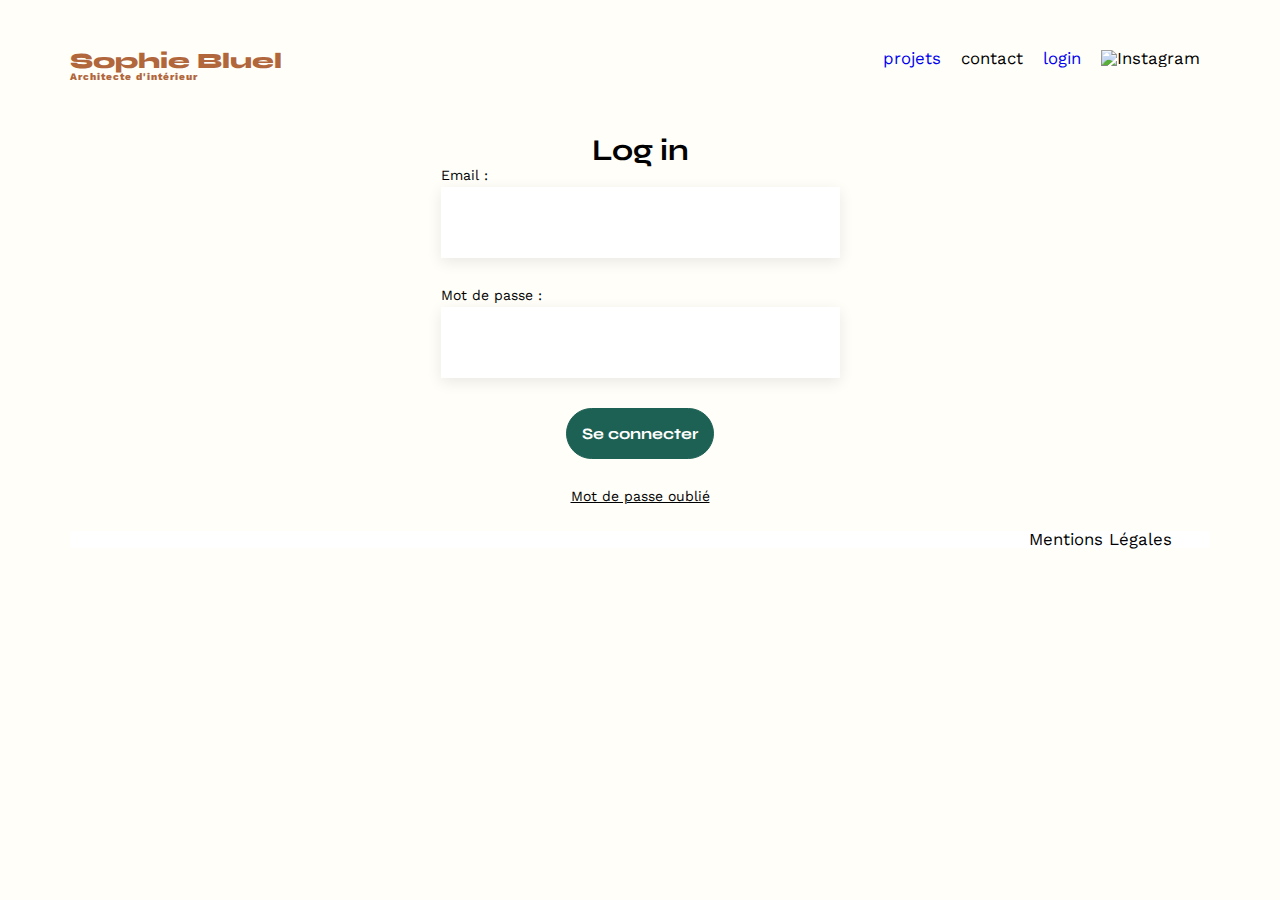
==== FrontEnd/login.html @ 0192feb4 "creation de la login page et recupération du token" ====
<!DOCTYPE html>
<html lang="fr">
<head>
	<meta charset="UTF-8">
	<title>Sophie Bluel - Architecte d'intérieur</title>
	<meta name="viewport" content="width=device-width, initial-scale=1.0">
	<link rel="preconnect" href="https://fonts.googleapis.com">
	<link rel="preconnect" href="https://fonts.gstatic.com" crossorigin>
	<link href="https://fonts.googleapis.com/css2?family=Syne:wght@700;800&family=Work+Sans&display=swap" rel="stylesheet">
	<meta name="description" content="">
	<link rel="stylesheet" href="./assets/style.css">
	<script type="module" src="auth.js"></script>
</head>
<body>
<header>
	<h1>Sophie Bluel <span>Architecte d'intérieur</span></h1>
	<nav>
		<ul>
			<li class="homepage"><a href="index.html">projets</a></li>
			<li>contact</li>
			<li class="login"><a href="login.html">login</a></li>
			<li><img src="./assets/icons/instagram.png" alt="Instagram"></li>
		</ul>
	</nav>
</header>
<main>
	<div class="login">
        <h3>Log in</h3>
        <form action="#" method="post" class="login-form" id="login-form">
			<div class="input-area">
				<label for="email">Email :</label>
				<input type="email" id="email" name="email" required>
			</div>
			<div class="input-area">
				<label for="pwd">Mot de passe :</label>
				<input type="password" id="pwd" name="pwd" required>
			</div>
			<div>
				<button type="submit" class="login-btn">Se connecter</button>
			</div>
			<div class="forgotten-pwd">Mot de passe oublié</div>
		</form>
    </div>
</main>

<footer>
	<nav>
		<ul>
			<li>Mentions Légales</li>
		</ul>
	</nav>
</footer>
</body>
</html>
---- FrontEnd/assets/style.css ----
/* http://meyerweb.com/eric/tools/css/reset/
   v2.0 | 20110126
   License: none (public domain)
*/

html, body, div, span, applet, object, iframe,
h1, h2, h3, h4, h5, h6, p, blockquote, pre,
a, abbr, acronym, address, big, cite, code,
del, dfn, em, img, ins, kbd, q, s, samp,
small, strike, strong, sub, sup, tt, var,
b, u, i, center,
dl, dt, dd, ol, ul, li,
fieldset, form, label, legend,
table, caption, tbody, tfoot, thead, tr, th, td,
article, aside, canvas, details, embed,
figure, figcaption, footer, header, hgroup,
menu, nav, output, ruby, section, summary,
time, mark, audio, video {
	margin: 0;
	padding: 0;
	border: 0;
	font-size: 100%;
	font: inherit;
	vertical-align: baseline;
}
/* HTML5 display-role reset for older browsers */
article, aside, details, figcaption, figure,
footer, header, hgroup, menu, nav, section {
	display: block;
}
body {
	line-height: 1;
}
ol, ul {
	list-style: none;
}
blockquote, q {
	quotes: none;
}
blockquote:before, blockquote:after,
q:before, q:after {
	content: '';
	content: none;
}
table {
	border-collapse: collapse;
	border-spacing: 0;
}
/** end reset css**/
body {
	background: #FFFEF8;
	max-width: 1140px;
	margin:auto;
	font-family: 'Work Sans' ;
	font-size: 14px;
}
header {
	display: flex;
	justify-content: space-between;
	margin: 50px 0
}
section {
	margin: 50px 0
}

h1{
	display: flex;
	flex-direction: column;
	font-family: 'Syne';
	font-size: 22px;
	font-weight: 800;
	color: #B1663C
}

h1 > span {
	font-family: 'Work Sans';
	font-size:10px;
	letter-spacing: 0.1em;
;
}

h2{
	font-family: 'Syne';
	font-weight: 700;
	font-size: 30px;
	color: #1D6154
}
nav ul {
	display: flex;
	align-items: center;
	list-style-type: none;

}
nav li {
	padding: 0 10px;
	font-size: 1.2em;
}

li:hover {
	color: #B1663C;
}
#introduction {
	display: flex;
	align-items: center;
}
#introduction figure {
	flex: 1
}
#introduction img {
	display: block;
	margin: auto;
	width: 80%;
}

#introduction article {
	flex: 1
}
#introduction h2 {
	margin-bottom: 1em;
}

#introduction p {
	margin-bottom: 0.5em;
}
#portfolio h2 {
	text-align: center;
	margin-bottom: 1em;
}
.gallery {
	width: 100%;
	display: grid;
	grid-template-columns: 1fr 1fr 1fr;
	grid-column-gap: 20px;
	grid-row-gap: 20px;
}

.gallery img {
	width: 100%;

}
#contact {
	width: 50%;
margin: auto;
}
#contact > * {
	text-align: center;

}
#contact h2{
	margin-bottom: 20px;
}
#contact form {
	text-align: left;
	margin-top:30px;
	display: flex;
	flex-direction: column;
}

#contact input {
	height: 50px;
	font-size: 1.2em;
	border: none;
	box-shadow: 0px 4px 14px rgba(0, 0, 0, 0.09);
}
#contact label {
	margin: 2em 0 1em 0;
}
#contact textarea {
	border: none;
	box-shadow: 0px 4px 14px rgba(0, 0, 0, 0.09);
}

input[type="submit"]{
	font-family: 'Syne';
	font-weight: 700;
	color: white;
	background-color: #1D6154;
	margin : 2em auto ;
	width: 180px;
	text-align: center;
	border-radius: 60px ;
}

footer {
	background-color: white;
}

footer nav ul {
	display: flex;
	justify-content: flex-end;
	margin: 2em
}

/* Modification du css pour les filtres */

.categories {
	display: flex;
	flex-direction: row;
	justify-content: center;
	gap: 35px;
	margin-bottom: 20px;
}

.filter {
	border: 1px solid #1D6154;
	border-radius: 60px;
	color:#1D6154;
	font-family: 'Syne';
	font-size: 16px;
	font-weight: 700;
	line-height: 19.2px;
	text-align: center;
	padding: 15px;
}

.filter:hover{
	cursor: pointer;
	color: white;
	background-color: #1D6154;
}

/* Modification du css pour la partie login */

.login form {
	display: flex;
	flex-direction: column;
	align-items: center;
	gap: 30px;
}

.login h3 {
	font-family: 'Syne';
	font-size: 30px;
	font-weight: 700;
	line-height: 36px;
	text-align: center;
}
.input-area {
	display: flex;
	flex-direction: column;
	gap: 5px;
}

.input-area p {
	font-family: 'Work Sans';
	font-size: 14px;
	font-weight: 500;
	line-height: 16.42px;
	text-align: left;
}

.input-area input{
	width: 379px;
	height: 51px;
	box-shadow: 0px 4px 14px 0px #00000017;
	border: none;
	padding: 10px;
}

.login-btn {
	border: 1px solid #1D6154;
	border-radius: 60px;
	background-color:#1D6154;
	color: white;
	font-family: 'Syne';
	font-size: 16px;
	font-weight: 700;
	line-height: 19.2px;
	text-align: center;
	padding: 15px;
	cursor: pointer;
}

.forgotten-pwd {
	text-decoration: underline;
	cursor: pointer;
}

a {
	text-decoration: none;
}
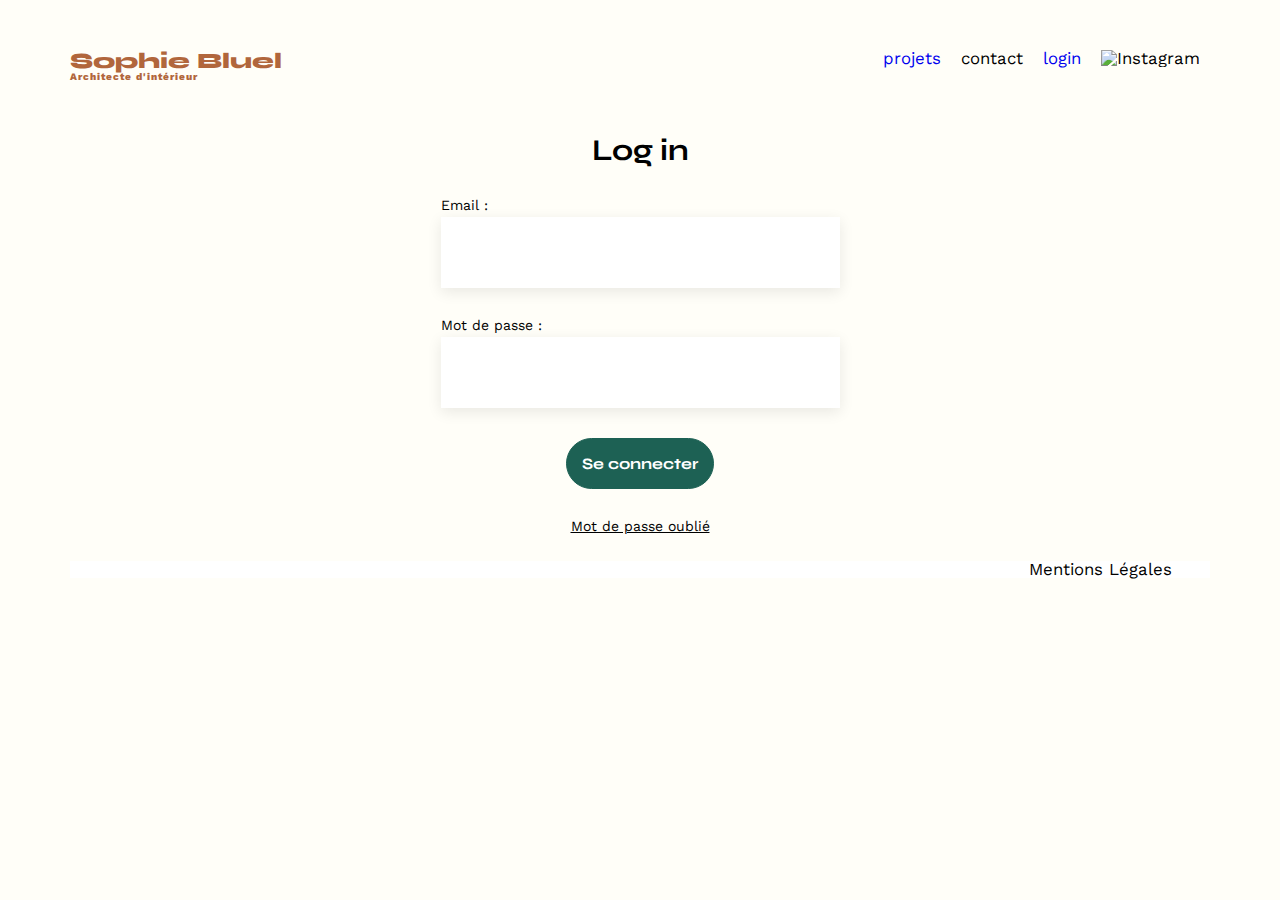
==== commit c0a64da4: "Mise en place d'une modale affichant les erreurs de connexion lors du login" ====
--- a/FrontEnd/login.html
+++ b/FrontEnd/login.html
@@ -10,6 +10,7 @@
 	<meta name="description" content="">
 	<link rel="stylesheet" href="./assets/style.css">
 	<script type="module" src="auth.js"></script>
+	<script type="module" src="test.js"></script>
 </head>
 <body>
 <header>
@@ -25,6 +26,13 @@
 </header>
 <main>
 	<div class="login">
+		<aside id="modal-error" class="modal" aria-hidden="true" role="dialog" aria-labelledby="title-modal" style="display: none;">
+			<div class="modal-wrapper">
+				<h4 id="title-modal">Erreur de Connexion : </h4>
+				<p id="error-msg">	</p>
+
+			</div>
+		</aside>
         <h3>Log in</h3>
         <form action="#" method="post" class="login-form" id="login-form">
 			<div class="input-area">
--- a/FrontEnd/assets/style.css
+++ b/FrontEnd/assets/style.css
@@ -234,6 +234,7 @@
 	font-weight: 700;
 	line-height: 36px;
 	text-align: center;
+	margin-bottom: 30px;
 }
 .input-area {
 	display: flex;
@@ -278,4 +279,27 @@
 
 a {
 	text-decoration: none;
+}
+
+/* Mise en place d'une modal pour afficher les erreurs lors du login */
+
+.modal {
+	display: flex;
+	align-items: center;
+	justify-content: center;
+	position: fixed;
+	top: 0;
+	left: 0;
+	width: 100%;
+	height: 100%;
+	background: rgba(0, 0, 0, 0.8);
+}
+
+.modal-wrapper{
+	width: 400px;
+	overflow: auto;
+	max-width: calc(100vw - 20px);
+	max-height: calc(100vh -20px);
+	padding: 20px;
+	background-color: white;
 }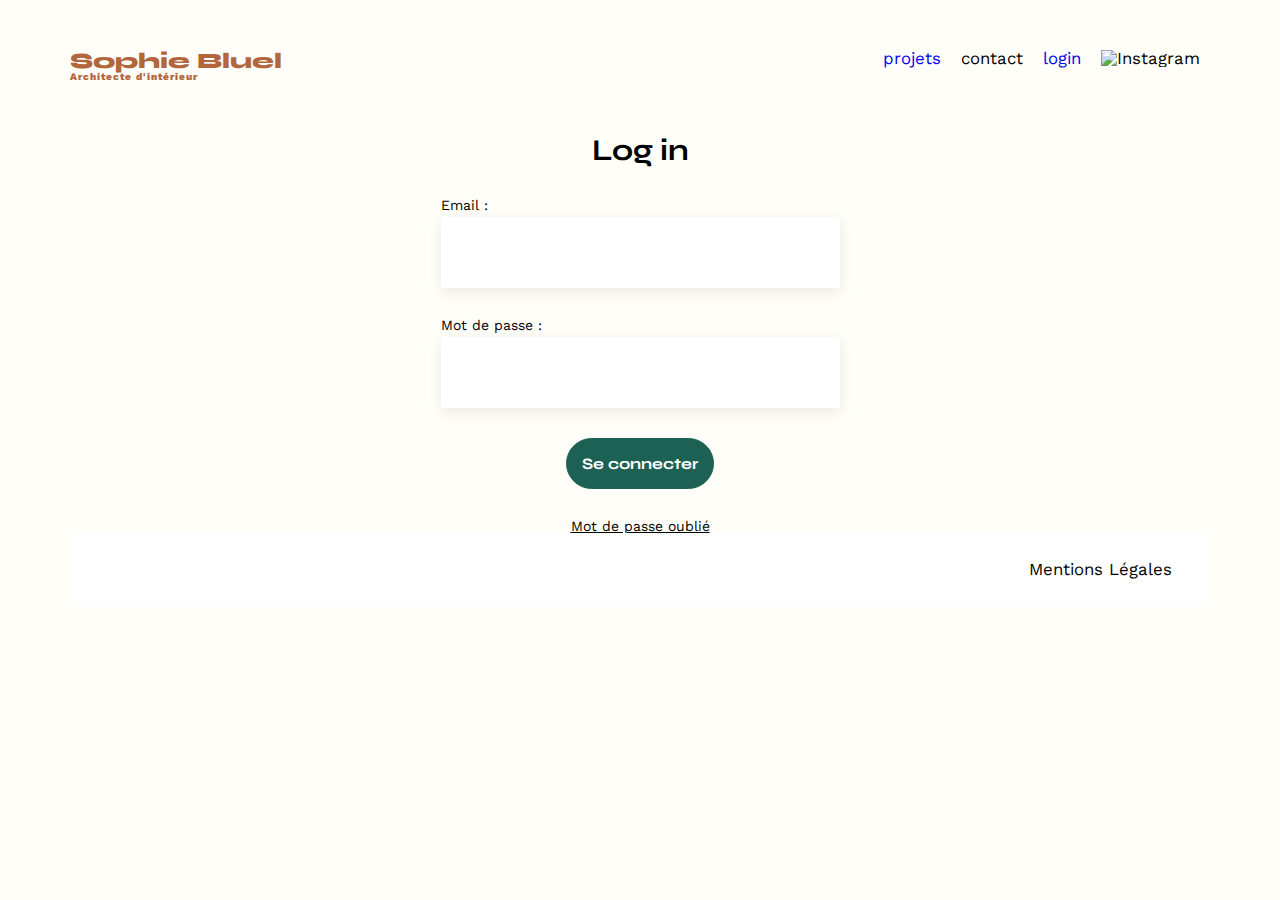
==== commit c9a1d2ee: "Recuperation du token et mise en place d'une modale pour afficher les erreurs liés au login" ====
--- a/FrontEnd/login.html
+++ b/FrontEnd/login.html
@@ -10,7 +10,8 @@
 	<meta name="description" content="">
 	<link rel="stylesheet" href="./assets/style.css">
 	<script type="module" src="auth.js"></script>
-	<script type="module" src="test.js"></script>
+	<script type="module" src="modal.js"></script>
+	<script src="https://kit.fontawesome.com/9d554c08d1.js" crossorigin="anonymous"></script>
 </head>
 <body>
 <header>
@@ -28,9 +29,9 @@
 	<div class="login">
 		<aside id="modal-error" class="modal" aria-hidden="true" role="dialog" aria-labelledby="title-modal" style="display: none;">
 			<div class="modal-wrapper">
+				<div class="close-modal"><i class="fa-solid fa-xmark"></i></div>
 				<h4 id="title-modal">Erreur de Connexion : </h4>
 				<p id="error-msg">	</p>
-
 			</div>
 		</aside>
         <h3>Log in</h3>
--- a/FrontEnd/assets/style.css
+++ b/FrontEnd/assets/style.css
@@ -48,6 +48,8 @@
 }
 /** end reset css**/
 body {
+	display: flex;
+	flex-direction: column;
 	background: #FFFEF8;
 	max-width: 1140px;
 	margin:auto;
@@ -302,4 +304,60 @@
 	max-height: calc(100vh -20px);
 	padding: 20px;
 	background-color: white;
-}+}
+
+.modal-wrapper h4, p {
+	display: flex;
+	justify-content: center;
+	padding: 15px;
+}
+
+.close-modal {
+	display: flex;
+	flex-direction: row-reverse;
+}
+
+.close-modal i {
+	cursor: pointer;
+}
+
+/* Création du mode édition */
+
+.mod-edit {
+	display: flex;
+	justify-content: center;
+	align-items: center;
+	max-width: 100%;
+	height: 59px;
+	background-color: black;
+}
+
+.edit-btn {
+	display: flex;
+	color: white;
+	gap: 10px;
+}
+
+.edit-btn span {
+	display: flex;
+	justify-content: center;
+	align-items: center;
+}
+
+.project {
+	display: flex;
+	justify-content: center;
+	margin-bottom: 20px;
+	gap: 10px;
+}
+
+.project h2 {
+	margin-bottom: 0 !important;
+}
+.modif-btn {
+	display: flex;
+	justify-content: center;
+	align-items: center;
+	cursor: pointer;
+	gap: 5px;
+}
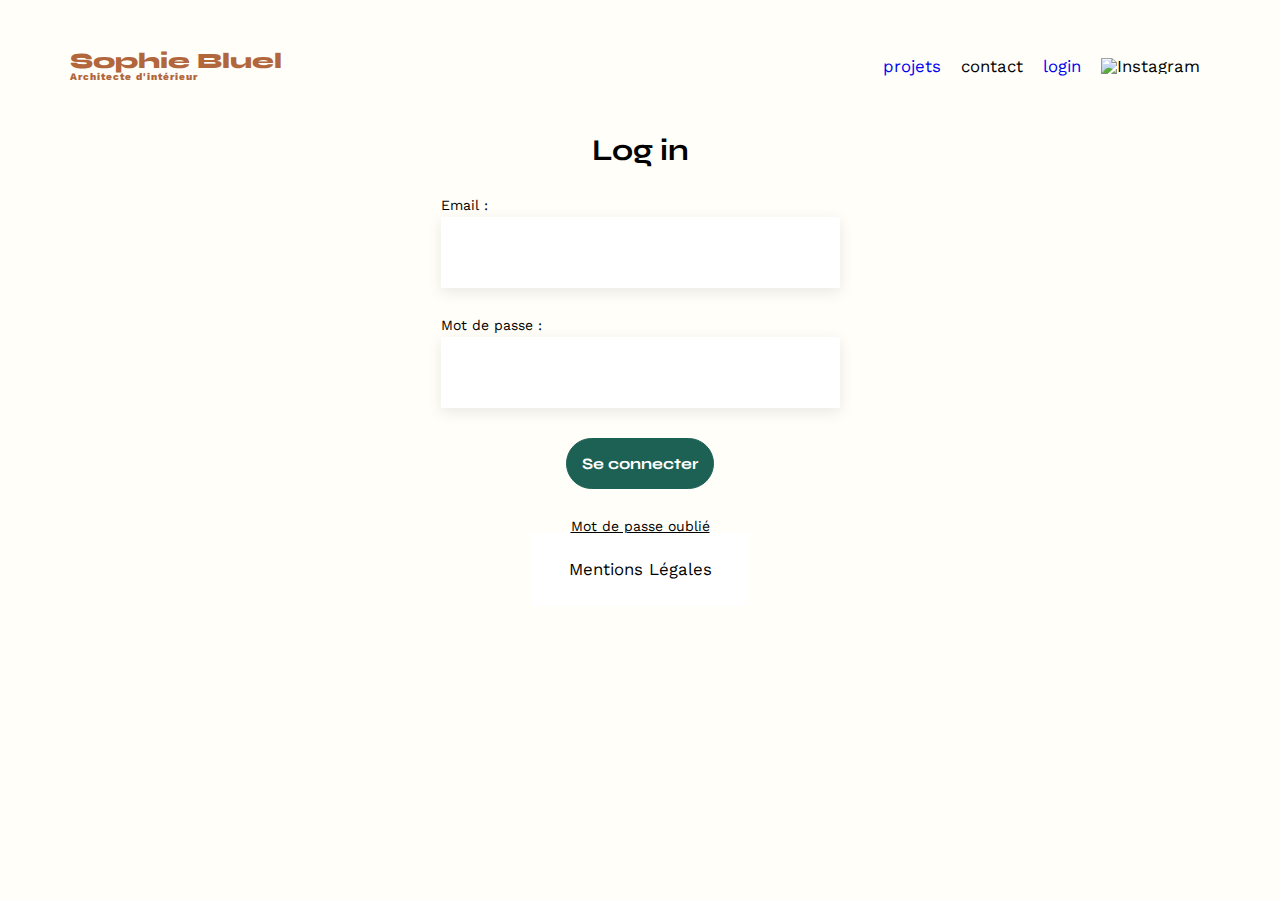
==== commit 84781233: "Modification du css / modification suppresion works" ====
--- a/FrontEnd/login.html
+++ b/FrontEnd/login.html
@@ -15,26 +15,23 @@
 </head>
 <body>
 <header>
-	<h1>Sophie Bluel <span>Architecte d'intérieur</span></h1>
-	<nav>
-		<ul>
-			<li class="homepage"><a href="index.html">projets</a></li>
-			<li>contact</li>
-			<li class="login"><a href="login.html">login</a></li>
-			<li><img src="./assets/icons/instagram.png" alt="Instagram"></li>
-		</ul>
-	</nav>
+		<h1>Sophie Bluel <span>Architecte d'intérieur</span></h1>
+		<nav>
+			<ul>
+				<li class="homepage"><a href="index.html">projets</a></li>
+				<li>contact</li>
+				<li class="login"><a href="login.html">login</a></li>
+				<li><img src="./assets/icons/instagram.png" alt="Instagram"></li>
+			</ul>
+		</nav>
 </header>
 <main>
 	<div class="login">
-		<aside id="modal-error" class="modal" aria-hidden="true" role="dialog" aria-labelledby="title-modal" style="display: none;">
-			<div class="modal-wrapper">
-				<div class="close-modal"><i class="fa-solid fa-xmark"></i></div>
+		<h3>Log in</h3>
+		<aside id="error" class="aside-error"aria-hidden="true" aria-labelledby="title-modal" style="display: none;">
 				<h4 id="title-modal">Erreur de Connexion : </h4>
-				<p id="error-msg">	</p>
-			</div>
+				<p id="error-msg">	</p>	
 		</aside>
-        <h3>Log in</h3>
         <form action="#" method="post" class="login-form" id="login-form">
 			<div class="input-area">
 				<label for="email">Email :</label>
--- a/FrontEnd/assets/style.css
+++ b/FrontEnd/assets/style.css
@@ -50,20 +50,46 @@
 body {
 	display: flex;
 	flex-direction: column;
+	justify-content: center;
 	background: #FFFEF8;
-	max-width: 1140px;
+	max-width: 1440px;
 	margin:auto;
 	font-family: 'Work Sans' ;
 	font-size: 14px;
 }
+
 header {
 	display: flex;
 	justify-content: space-between;
-	margin: 50px 0
-}
+	align-items: center;
+	width: 100%;
+	max-width: 1140px;
+	margin: auto;
+	padding-bottom: 50px;
+	padding-top: 50px;
+}
+
+main {
+	margin: auto;
+	display: flex;
+	flex-direction: column;
+	justify-content: center;
+}
+
+.main-container {
+	margin: 0 auto;
+	max-width: 1440px;
+}
+
+header, main, footer {
+	max-width: 1140px;
+	margin: 0 auto;
+  }
+
 section {
 	margin: 50px 0
 }
+
 
 h1{
 	display: flex;
@@ -185,6 +211,7 @@
 
 footer {
 	background-color: white;
+	max-width: 100%;
 }
 
 footer nav ul {
@@ -297,67 +324,259 @@
 	background: rgba(0, 0, 0, 0.8);
 }
 
-.modal-wrapper{
-	width: 400px;
+.aside-error {
+	display: flex;
+	flex-direction: column;
+	justify-content: center;
+	align-items: center;
+	gap: 15px;
+	padding-bottom: 20px;
+	color: red;
+}
+.close-modal {
+	display: flex;
+	flex-direction: row-reverse;
+}
+
+.close-modal i {
+	cursor: pointer;
+}
+
+.header-modal {
+	display: flex;
+	justify-content: space-between;
+}
+
+/* Création du mode édition */
+
+.mod-edit {
+	display: flex;
+	justify-content: center;
+	align-items: center;
+	max-width: 100%;
+	height: 59px;
+	background-color: black;
+}
+
+.edit-btn {
+	display: flex;
+	color: white;
+	gap: 10px;
+}
+
+.edit-btn span {
+	display: flex;
+	justify-content: center;
+	align-items: center;
+}
+
+.project {
+	display: flex;
+	justify-content: center;
+	margin-bottom: 20px;
+	gap: 10px;
+}
+
+.project h2 {
+	margin-bottom: 0 !important;
+}
+.modif-btn {
+	display: flex;
+	justify-content: center;
+	align-items: center;
+	cursor: pointer;
+	gap: 5px;
+}
+
+.modal-wrapper {
+	display: flex;
+	flex-direction: column;
+	width: 630px;
 	overflow: auto;
 	max-width: calc(100vw - 20px);
 	max-height: calc(100vh -20px);
 	padding: 20px;
 	background-color: white;
-}
-
-.modal-wrapper h4, p {
+	border-radius: 10px;
+	gap: 10px;
+}
+
+.modal-wrapper h4 {
 	display: flex;
 	justify-content: center;
 	padding: 15px;
-}
-
-.close-modal {
-	display: flex;
-	flex-direction: row-reverse;
-}
-
-.close-modal i {
-	cursor: pointer;
-}
-
-/* Création du mode édition */
-
-.mod-edit {
-	display: flex;
-	justify-content: center;
-	align-items: center;
-	max-width: 100%;
-	height: 59px;
+	font-family: Work Sans;
+	font-size: 26px;
+	font-weight: 400;
+	line-height: 30.5px;
+	text-align: center;
+
+}
+
+.gallery-modal{
+	position: relative;
+	display: grid;
+	grid-template-columns: repeat(5, 1fr);
+	grid-row-gap: 20px;
+	grid-column-gap: 10px;
+	margin: auto;
+}
+
+.gallery-modal img{
+	position: relative;
+	z-index: 2;
+	object-fit: cover;
+}
+
+.gallery-modal figure {
+	position: relative;
+  	z-index: 1;
+	display: flex;
+	justify-content: center;
+	max-width: 77px;
+	height: 102.50px;
+}
+
+.gallery-modal i {
+	position: absolute;
+	z-index: 3;
+	right: 2px;
+	cursor: pointer;
 	background-color: black;
-}
-
-.edit-btn {
-	display: flex;
+	padding: 5px;
+	border-radius: 5px;
 	color: white;
-	gap: 10px;
-}
-
-.edit-btn span {
-	display: flex;
-	justify-content: center;
-	align-items: center;
-}
-
-.project {
-	display: flex;
-	justify-content: center;
-	margin-bottom: 20px;
-	gap: 10px;
-}
-
-.project h2 {
-	margin-bottom: 0 !important;
-}
-.modif-btn {
-	display: flex;
-	justify-content: center;
-	align-items: center;
-	cursor: pointer;
-	gap: 5px;
-}
+}
+
+/* Mise en place du bouton ajouter une photo */
+
+.add-picture-btn {
+	display: flex;
+	flex-direction: column;
+	justify-content: center;
+	width: 420px;
+	border-top: 1px solid #B3B3B3;
+	margin: 20px auto 0;
+}
+
+.add-picture-btn p {
+	max-width: 240px;
+	border: 1px solid #1D6154;
+	border-radius: 60px;
+	background-color:#1D6154;
+	color: white;
+	font-family: 'Syne';
+	font-size: 16px;
+	font-weight: 700;
+	line-height: 19.2px;
+	text-align: center;
+	padding: 15px;
+	cursor: pointer;
+	margin: 20px auto 0;
+}
+
+/* Mise en place de la page modale ajout photo */
+
+.form-container {
+	display: flex;
+	flex-direction: column;
+	justify-content: center;
+	align-items: center;
+    background-color: white;
+    padding: 20px;
+}
+
+.image-upload {
+    position: relative;
+    width: 420px;
+    height: 170px;
+    margin-bottom: 20px;
+    overflow: hidden;
+    border-radius: 8px;
+}
+
+.upload-placeholder {
+    display: flex;
+    flex-direction: column;
+    justify-content: center;
+    align-items: center;
+    width: 100%;
+    height: 100%;
+    background-color: #eef2f7;
+    cursor: pointer;
+}
+
+.upload-placeholder img {
+    display: none;
+    width: 100%;
+    height: 100%;
+    object-fit: cover;
+    border-radius: 8px;
+}
+
+.upload-placeholder i,
+.upload-placeholder span,
+.upload-placeholder p {
+    display: block;
+}
+
+.upload-placeholder.uploaded i,
+.upload-placeholder.uploaded span,
+.upload-placeholder.uploaded p {
+    display: none;
+}
+
+.upload-placeholder.uploaded img {
+    display: block !important;
+	object-fit: contain;
+}
+
+.form-field {
+    margin-bottom: 15px;
+}
+
+.form-field label {
+    display: block;
+    margin-bottom: 15px;
+    font-weight: bold;
+}
+
+.form-field input,
+.form-field select {
+    width: 420px;
+	height: 51px;
+	border: none;
+	padding: 0px;
+    box-shadow: 0px 4px 14px 0px #00000017;
+}
+
+.header-modal i {
+	cursor: pointer;
+}
+
+.submit-area {
+	display: flex;
+	justify-content: center;
+	border-top: 1px solid #B3B3B3;
+	width: 420px;
+	margin: auto;
+	padding: 20px;
+}
+
+.submit-button {
+	display: flex;
+	justify-content: center;
+	align-items: center;
+	cursor: pointer;
+	border-radius: 15px;
+	background-color: #A7A7A7;
+	width: 240px;
+	height: 36px;
+	color: #FFFFFF;
+	font-family: 'Syne';
+}
+
+.submit-button.active {
+    background-color: #1D6154;
+    cursor: pointer;
+}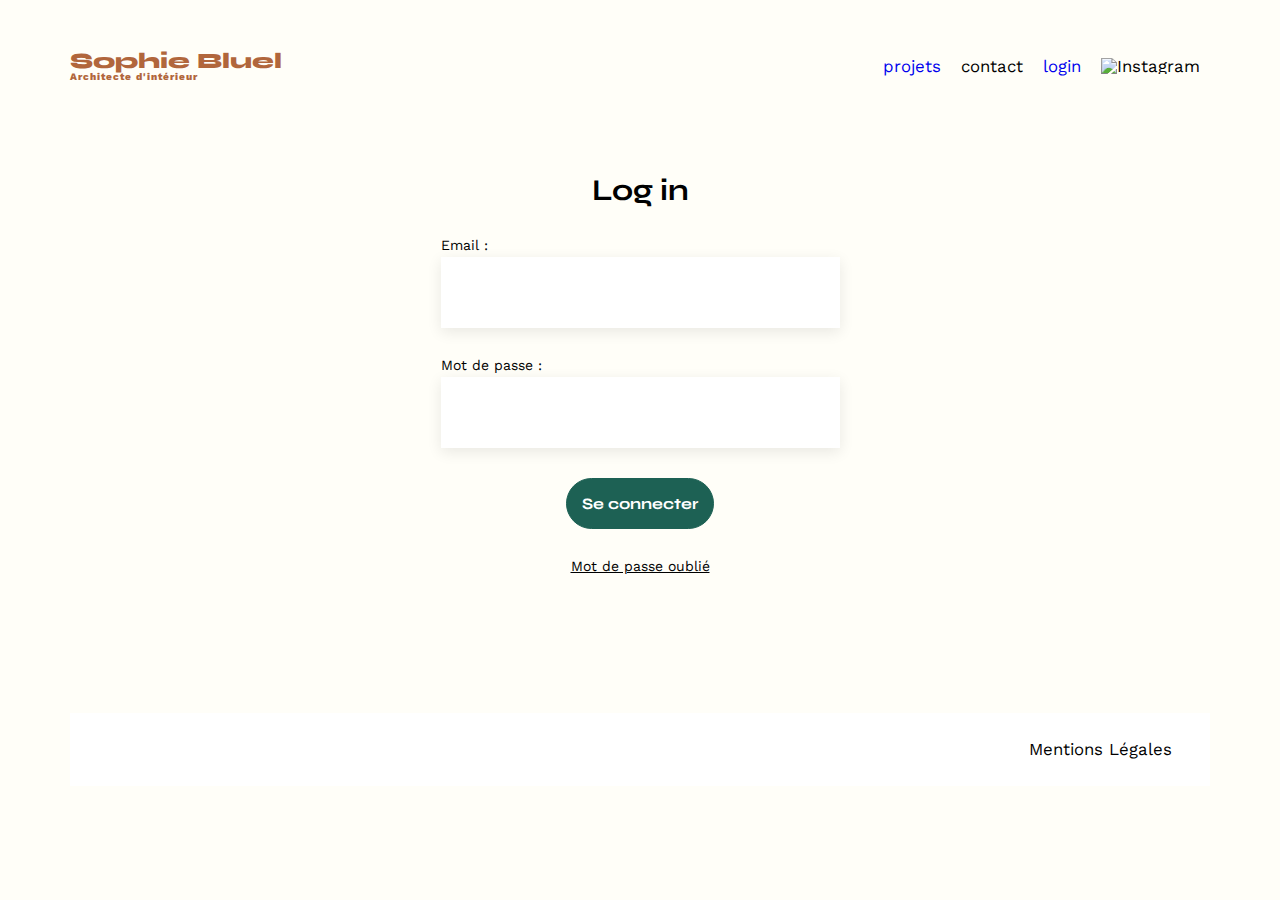
==== commit e13b2c00: "modification css-login/methodset" ====
--- a/FrontEnd/login.html
+++ b/FrontEnd/login.html
@@ -49,7 +49,7 @@
     </div>
 </main>
 
-<footer>
+<footer class="login-footer">
 	<nav>
 		<ul>
 			<li>Mentions Légales</li>
--- a/FrontEnd/assets/style.css
+++ b/FrontEnd/assets/style.css
@@ -56,6 +56,7 @@
 	margin:auto;
 	font-family: 'Work Sans' ;
 	font-size: 14px;
+	gap: 40px;
 }
 
 header {
@@ -514,6 +515,35 @@
     border-radius: 8px;
 }
 
+.upload-placeholder i{
+	font-size: 75px;
+	color: #B9C5CC;
+	padding-bottom: 5px;
+}
+
+.upload-placeholder span{
+	width: 173px;
+    height: 36px;
+    border-radius: 50px;
+    background-color: #CBD6DC;
+    font-family: 'Work Sans', sans-serif;
+    font-size: 14px;
+    font-weight: 500;
+    line-height: 36px;
+    text-align: center;
+    color: #306685;
+    margin-bottom: 5px;
+    display: flex;
+    justify-content: center;
+    align-items: center;
+}
+.upload-placeholder p {
+	font-family: Work Sans;
+	font-size: 10px;
+	font-weight: 400;
+	line-height: 11.73px;
+	text-align: center;
+}
 .upload-placeholder i,
 .upload-placeholder span,
 .upload-placeholder p {
@@ -567,7 +597,6 @@
 	display: flex;
 	justify-content: center;
 	align-items: center;
-	cursor: pointer;
 	border-radius: 15px;
 	background-color: #A7A7A7;
 	width: 240px;
@@ -579,4 +608,11 @@
 .submit-button.active {
     background-color: #1D6154;
     cursor: pointer;
+}
+
+.login-footer{
+	display: flex;
+	width: 1140px;
+	justify-content: flex-end;
+	margin-top: 100px;
 }